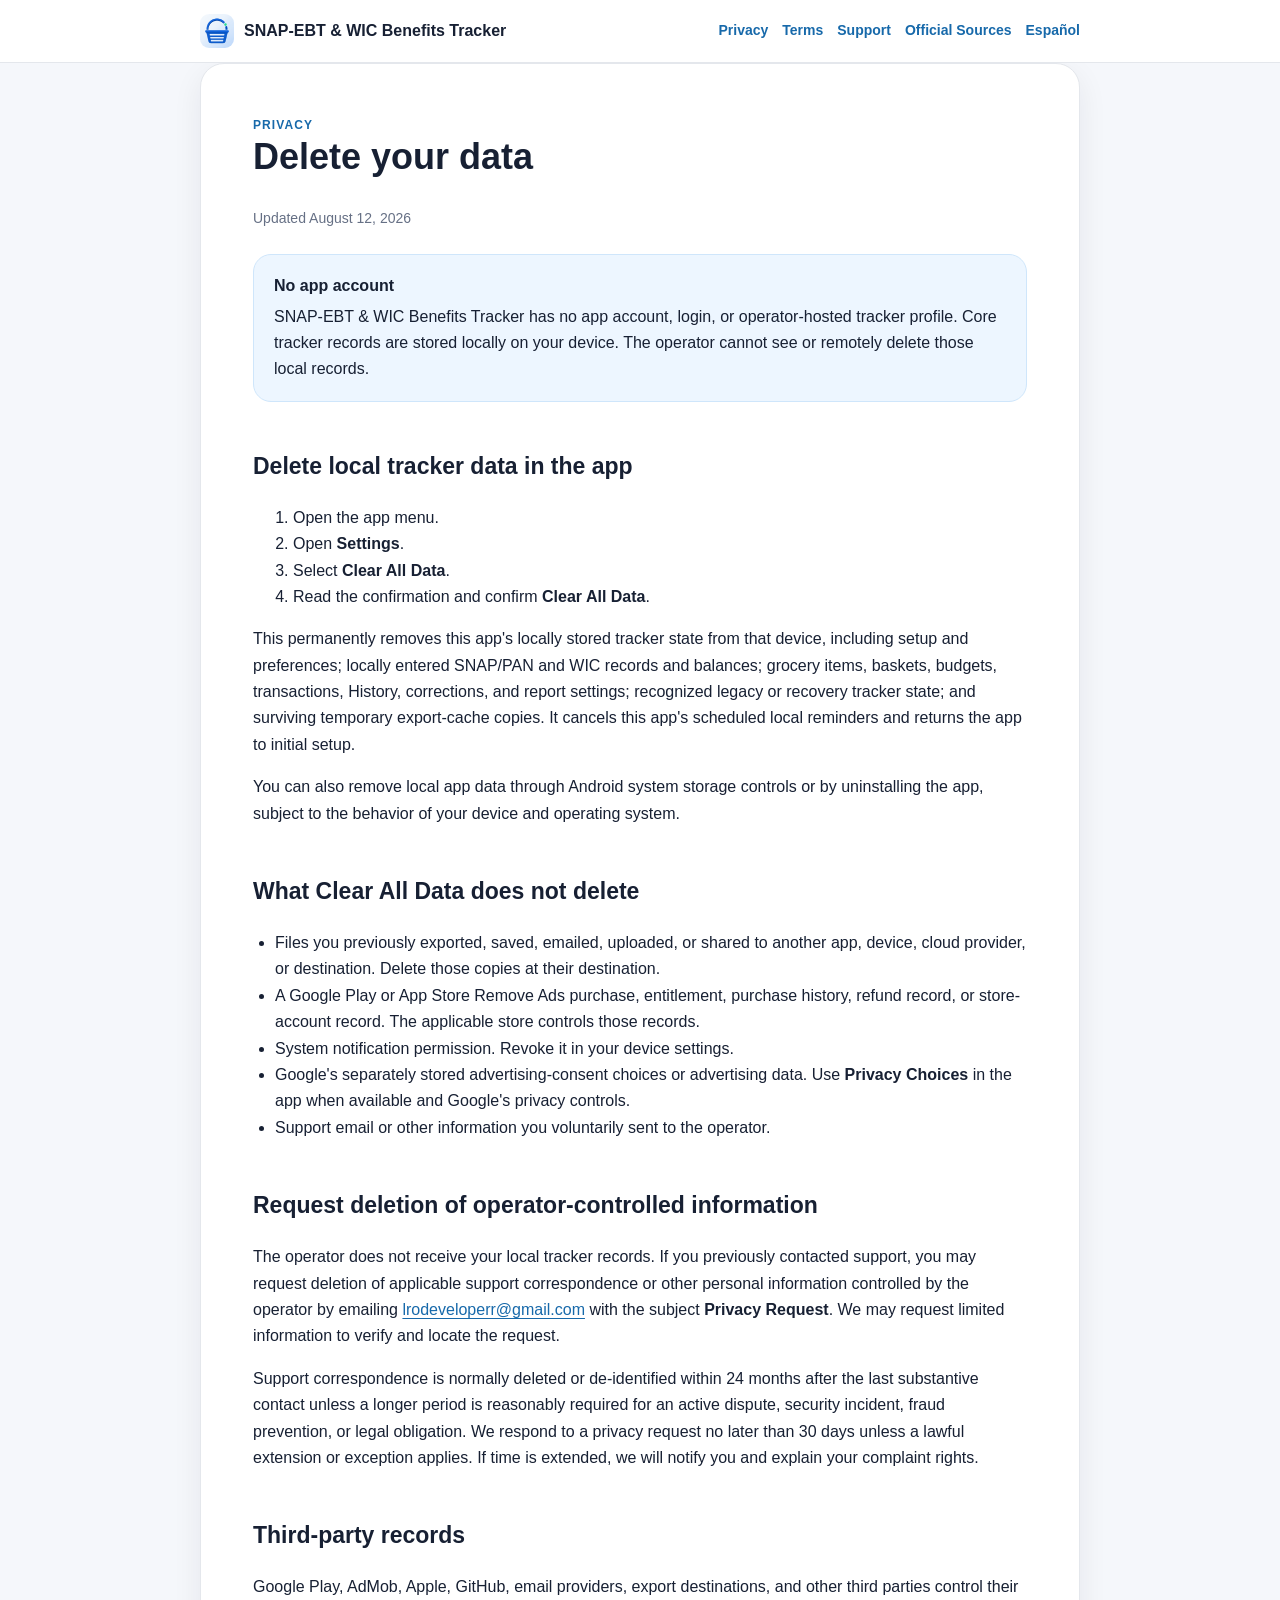
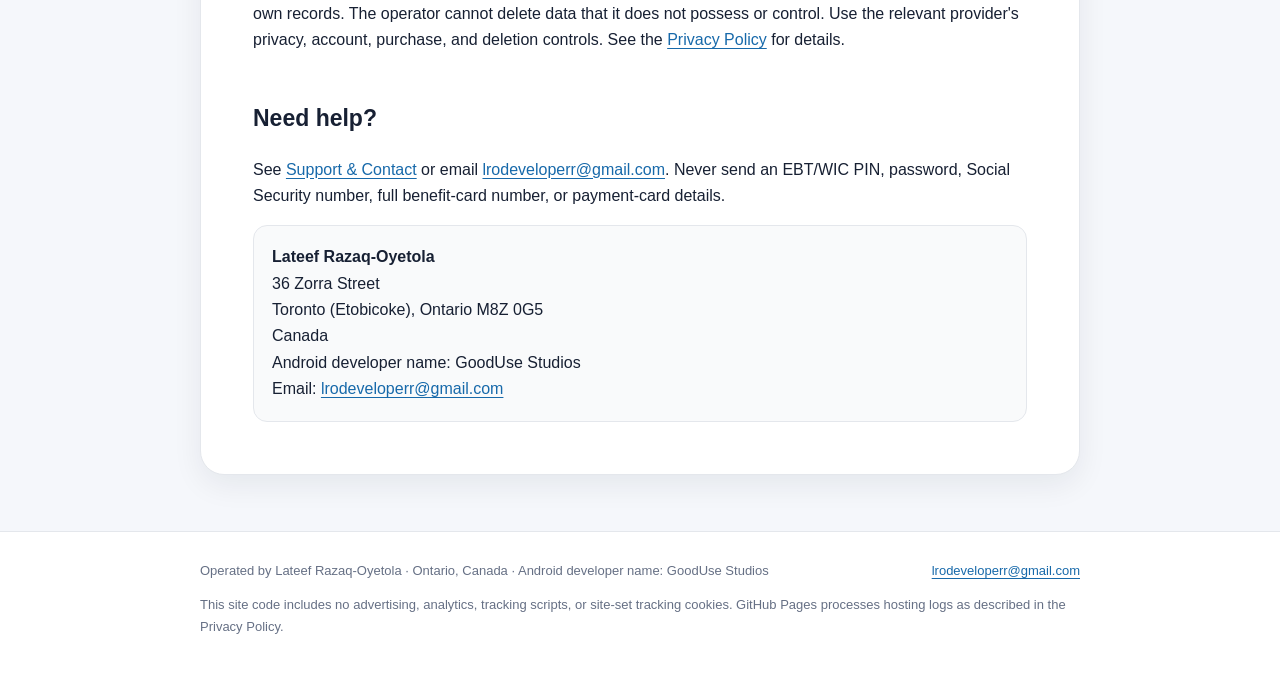
==== docs/delete-data/index.html @ cbe9b54d "Add dedicated data deletion instructions" ====
<!doctype html>
<html lang="en"><head><meta charset="utf-8"><meta name="viewport" content="width=device-width,initial-scale=1"><meta name="color-scheme" content="light"><meta name="description" content="How to delete data for SNAP-EBT & WIC Benefits Tracker."><title>Delete Your Data · SNAP-EBT &amp; WIC Benefits Tracker</title><link rel="stylesheet" href="../assets/style.css"><link rel="icon" type="image/png" href="../assets/brand-logo.png"><link rel="apple-touch-icon" href="../assets/brand-logo.png"><link rel="manifest" href="../site.webmanifest"></head><body>
<a class="skip" href="#main">Skip to content</a><header class="site-header"><div class="header-inner"><a class="brand" href="../"><img class="brand-mark" src="../assets/brand-logo.png" alt=""><span>SNAP-EBT &amp; WIC Benefits Tracker</span></a><nav class="nav" aria-label="Legal navigation"><a href="../privacy/">Privacy</a><a href="../terms/">Terms</a><a href="../support/">Support</a><a href="../official-sources/">Official Sources</a><a class="language" href="../es/eliminar-datos/">Español</a></nav></div></header><main id="main" class="container">
<article class="doc"><div class="eyebrow">Privacy</div><h1>Delete your data</h1><p class="meta">Updated August 12, 2026</p>
<div class="notice"><strong>No app account</strong>SNAP-EBT &amp; WIC Benefits Tracker has no app account, login, or operator-hosted tracker profile. Core tracker records are stored locally on your device. The operator cannot see or remotely delete those local records.</div>
<h2>Delete local tracker data in the app</h2><ol><li>Open the app menu.</li><li>Open <strong>Settings</strong>.</li><li>Select <strong>Clear All Data</strong>.</li><li>Read the confirmation and confirm <strong>Clear All Data</strong>.</li></ol>
<p>This permanently removes this app's locally stored tracker state from that device, including setup and preferences; locally entered SNAP/PAN and WIC records and balances; grocery items, baskets, budgets, transactions, History, corrections, and report settings; recognized legacy or recovery tracker state; and surviving temporary export-cache copies. It cancels this app's scheduled local reminders and returns the app to initial setup.</p>
<p>You can also remove local app data through Android system storage controls or by uninstalling the app, subject to the behavior of your device and operating system.</p>
<h2>What Clear All Data does not delete</h2><ul><li>Files you previously exported, saved, emailed, uploaded, or shared to another app, device, cloud provider, or destination. Delete those copies at their destination.</li><li>A Google Play or App Store Remove Ads purchase, entitlement, purchase history, refund record, or store-account record. The applicable store controls those records.</li><li>System notification permission. Revoke it in your device settings.</li><li>Google's separately stored advertising-consent choices or advertising data. Use <strong>Privacy Choices</strong> in the app when available and Google's privacy controls.</li><li>Support email or other information you voluntarily sent to the operator.</li></ul>
<h2>Request deletion of operator-controlled information</h2><p>The operator does not receive your local tracker records. If you previously contacted support, you may request deletion of applicable support correspondence or other personal information controlled by the operator by emailing <a href="mailto:lrodeveloperr@gmail.com?subject=Privacy%20Request">lrodeveloperr@gmail.com</a> with the subject <strong>Privacy Request</strong>. We may request limited information to verify and locate the request.</p>
<p>Support correspondence is normally deleted or de-identified within 24 months after the last substantive contact unless a longer period is reasonably required for an active dispute, security incident, fraud prevention, or legal obligation. We respond to a privacy request no later than 30 days unless a lawful extension or exception applies. If time is extended, we will notify you and explain your complaint rights.</p>
<h2>Third-party records</h2><p>Google Play, AdMob, Apple, GitHub, email providers, export destinations, and other third parties control their own records. The operator cannot delete data that it does not possess or control. Use the relevant provider's privacy, account, purchase, and deletion controls. See the <a href="../privacy/">Privacy Policy</a> for details.</p>
<h2>Need help?</h2><p>See <a href="../support/">Support &amp; Contact</a> or email <a href="mailto:lrodeveloperr@gmail.com?subject=Privacy%20Request">lrodeveloperr@gmail.com</a>. Never send an EBT/WIC PIN, password, Social Security number, full benefit-card number, or payment-card details.</p>
<div class="contact-box"><strong>Lateef Razaq-Oyetola</strong><br>36 Zorra Street<br>Toronto (Etobicoke), Ontario M8Z 0G5<br>Canada<br>Android developer name: GoodUse Studios<br>Email: <a href="mailto:lrodeveloperr@gmail.com">lrodeveloperr@gmail.com</a></div></article>
</main><footer class="footer"><div class="footer-inner"><div class="footer-row"><span>Operated by Lateef Razaq-Oyetola · Ontario, Canada · Android developer name: GoodUse Studios</span><a href="mailto:lrodeveloperr@gmail.com">lrodeveloperr@gmail.com</a></div><p class="small">This site code includes no advertising, analytics, tracking scripts, or site-set tracking cookies. GitHub Pages processes hosting logs as described in the Privacy Policy.</p></div></footer></body></html>
---- docs/assets/style.css ----
:root{
  --bg:#f5f7fb;--surface:#fff;--text:#172033;--muted:#667085;--line:#e4e7ec;
  --accent:#1769aa;--accent2:#edf6ff;--good:#176b45;--warn:#8a5b00;
  --radius:18px;--shadow:0 10px 30px rgba(16,24,40,.07);--max:920px
}
*{box-sizing:border-box}html{scroll-behavior:smooth}body{margin:0;background:var(--bg);color:var(--text);font-family:-apple-system,BlinkMacSystemFont,"Segoe UI",Roboto,Helvetica,Arial,sans-serif;line-height:1.65}a{color:var(--accent);text-underline-offset:3px}a:hover{text-decoration-thickness:2px}.skip{position:absolute;left:-9999px}.skip:focus{left:16px;top:12px;background:#fff;padding:10px 14px;border-radius:10px;z-index:10}.site-header{background:rgba(255,255,255,.96);border-bottom:1px solid var(--line);position:sticky;top:0;z-index:5}.header-inner{max-width:var(--max);margin:auto;padding:14px 20px;display:flex;align-items:center;justify-content:space-between;gap:18px}.brand{display:flex;align-items:center;gap:10px;text-decoration:none;color:var(--text);font-weight:800}.brand-mark{display:block;flex:none;width:34px;height:34px;border-radius:9px;object-fit:cover;overflow:hidden}.nav{display:flex;gap:14px;flex-wrap:wrap}.nav a{text-decoration:none;font-size:14px;font-weight:650}.hero{max-width:var(--max);margin:0 auto;padding:58px 20px 28px}.eyebrow{text-transform:uppercase;letter-spacing:.09em;color:var(--accent);font-weight:800;font-size:12px}.hero h1{font-size:clamp(32px,5vw,52px);line-height:1.08;margin:8px 0 14px;letter-spacing:-.03em}.hero p{font-size:18px;color:var(--muted);max-width:720px}.notice{background:var(--accent2);border:1px solid #cfe6fb;border-radius:var(--radius);padding:18px 20px;margin:24px 0}.notice strong{display:block;margin-bottom:4px}.container{max-width:var(--max);margin:0 auto;padding:0 20px 56px}.card-grid{display:grid;grid-template-columns:repeat(2,minmax(0,1fr));gap:16px}.card{background:var(--surface);border:1px solid var(--line);border-radius:var(--radius);padding:22px;box-shadow:var(--shadow)}.card h2,.card h3{margin-top:0}.card p:last-child{margin-bottom:0}.doc{background:var(--surface);border:1px solid var(--line);border-radius:24px;padding:clamp(22px,5vw,52px);box-shadow:var(--shadow)}.doc h1{overflow-wrap:anywhere;font-size:36px;line-height:1.15;margin-top:0}.doc h2{font-size:23px;margin-top:38px;padding-top:8px}.doc h3{font-size:18px;margin-top:26px}.doc ul{padding-left:22px}.meta{color:var(--muted);font-size:14px}.toc{background:#f9fafb;border:1px solid var(--line);border-radius:14px;padding:16px 18px;margin:26px 0}.toc a{display:inline-block;margin:3px 10px 3px 0}.source-list{display:grid;gap:14px}.source-item{min-width:0;border:1px solid var(--line);border-radius:14px;padding:16px}.source-item a{overflow-wrap:anywhere;word-break:break-word}.source-item h3{margin:0 0 6px}.badge{display:inline-flex;border-radius:999px;background:#eef7f2;color:var(--good);font-size:12px;font-weight:750;padding:4px 8px;margin-left:7px}.footer{border-top:1px solid var(--line);background:#fff}.footer-inner{max-width:var(--max);margin:auto;padding:28px 20px;color:var(--muted);font-size:13px}.footer-row{display:flex;justify-content:space-between;gap:18px;flex-wrap:wrap}.language{font-size:13px}.button{display:inline-flex;align-items:center;justify-content:center;text-decoration:none;border-radius:12px;padding:10px 14px;background:var(--accent);color:#fff;font-weight:750}.button.secondary{background:#fff;color:var(--accent);border:1px solid #b9d8f0}.contact-box{background:#f9fafb;border:1px solid var(--line);border-radius:14px;padding:18px}.warning{background:#fff8e8;border:1px solid #f1d89e;color:#684700;border-radius:14px;padding:16px}.small{font-size:13px;color:var(--muted)}code.inline{font-family:ui-monospace,SFMono-Regular,Menlo,monospace;background:#f2f4f7;border-radius:6px;padding:2px 6px}.store-block{background:#101828;color:#fff;border-radius:14px;padding:18px;white-space:pre-wrap;font-family:ui-monospace,SFMono-Regular,Menlo,monospace;font-size:13px;line-height:1.55;overflow:auto}
@media(max-width:720px){.header-inner{align-items:flex-start;flex-direction:column}.nav{gap:10px}.hero{padding-top:36px}.card-grid{grid-template-columns:1fr}.doc{border-radius:18px}.doc h1{font-size:30px}}
@media print{.site-header,.footer,.button{display:none!important}body{background:#fff}.container{padding:0}.doc{box-shadow:none;border:0;padding:0}}
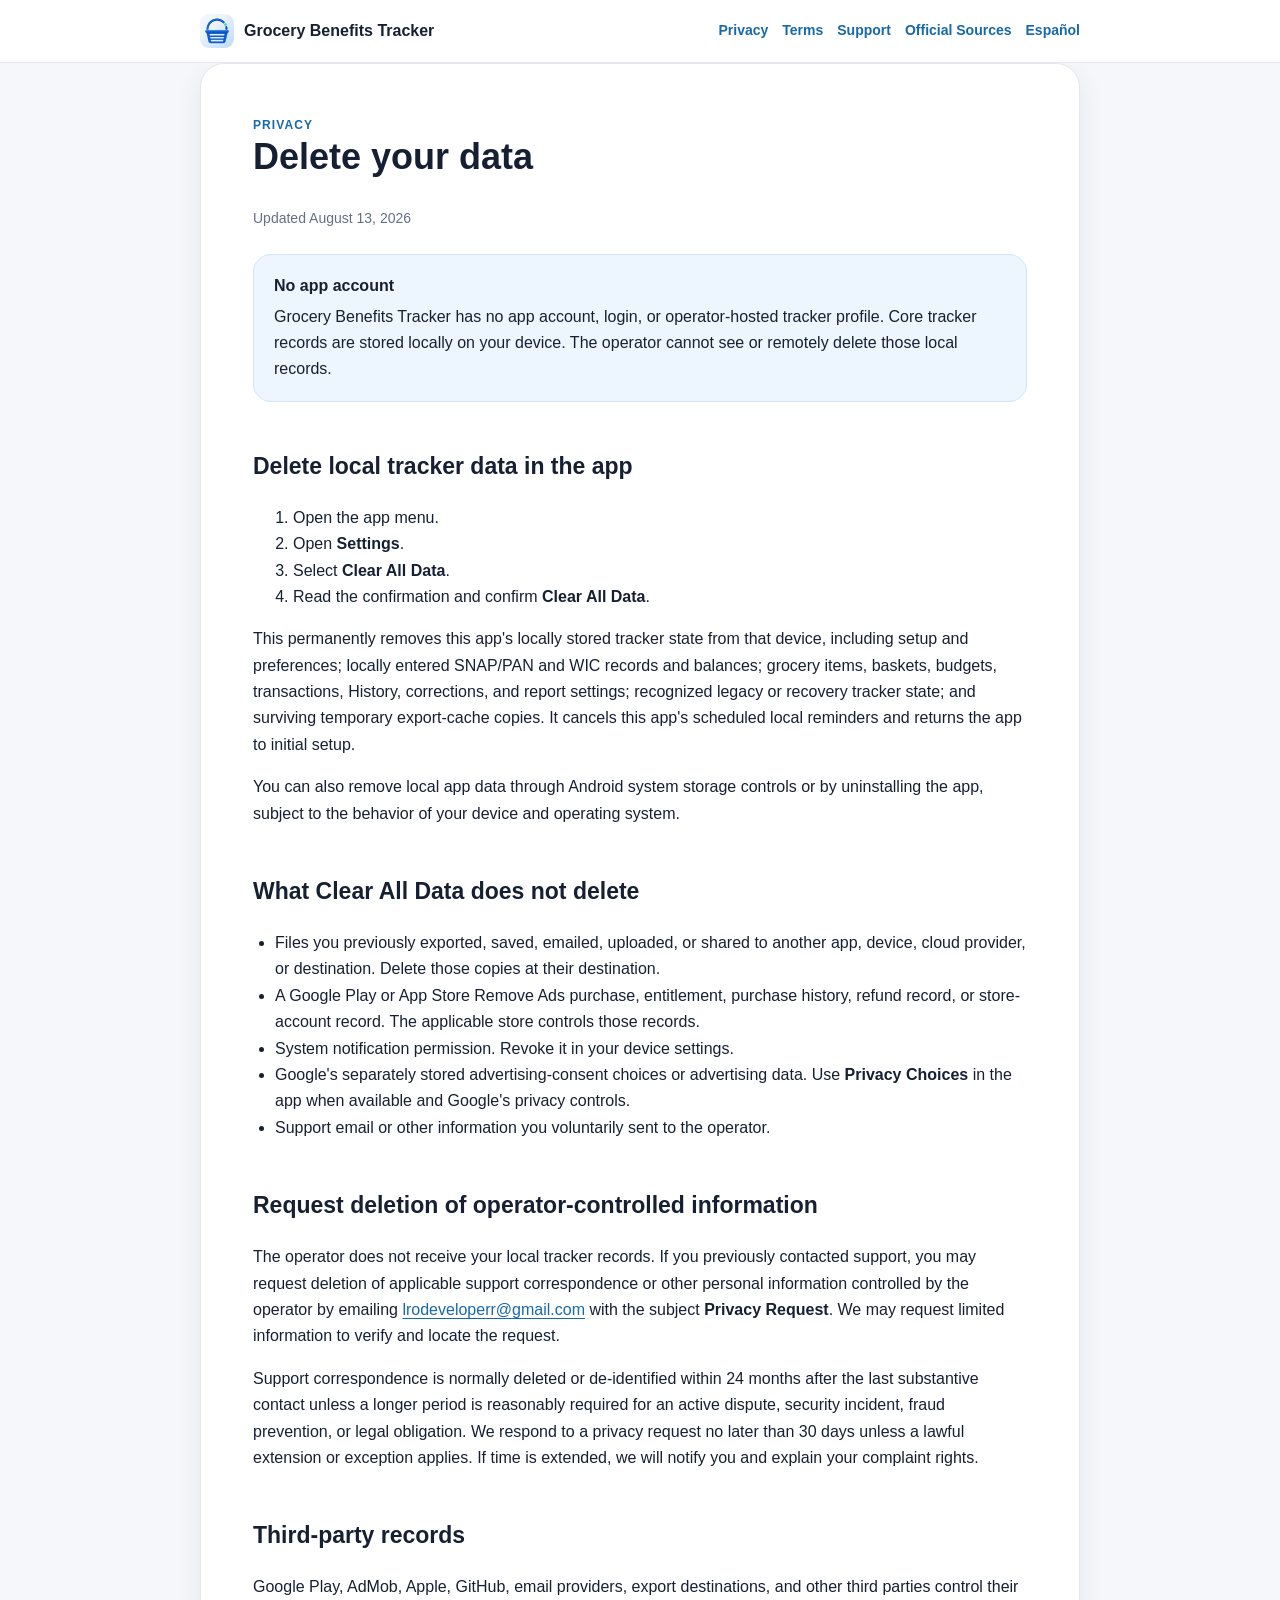
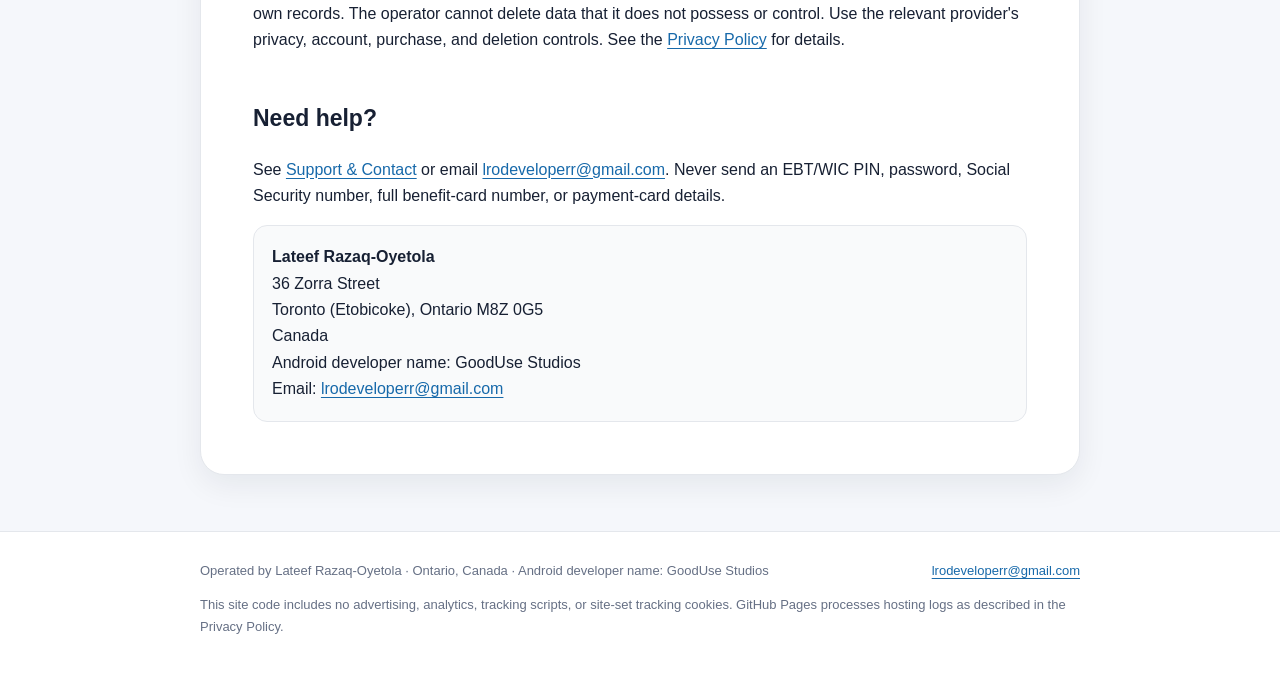
==== commit d3d9d9fa: "Publish clean Grocery Benefits Tracker legal content" ====
--- a/docs/delete-data/index.html
+++ b/docs/delete-data/index.html
@@ -1,8 +1,8 @@
 <!doctype html>
-<html lang="en"><head><meta charset="utf-8"><meta name="viewport" content="width=device-width,initial-scale=1"><meta name="color-scheme" content="light"><meta name="description" content="How to delete data for SNAP-EBT & WIC Benefits Tracker."><title>Delete Your Data · SNAP-EBT &amp; WIC Benefits Tracker</title><link rel="stylesheet" href="../assets/style.css"><link rel="icon" type="image/png" href="../assets/brand-logo.png"><link rel="apple-touch-icon" href="../assets/brand-logo.png"><link rel="manifest" href="../site.webmanifest"></head><body>
-<a class="skip" href="#main">Skip to content</a><header class="site-header"><div class="header-inner"><a class="brand" href="../"><img class="brand-mark" src="../assets/brand-logo.png" alt=""><span>SNAP-EBT &amp; WIC Benefits Tracker</span></a><nav class="nav" aria-label="Legal navigation"><a href="../privacy/">Privacy</a><a href="../terms/">Terms</a><a href="../support/">Support</a><a href="../official-sources/">Official Sources</a><a class="language" href="../es/eliminar-datos/">Español</a></nav></div></header><main id="main" class="container">
-<article class="doc"><div class="eyebrow">Privacy</div><h1>Delete your data</h1><p class="meta">Updated August 12, 2026</p>
-<div class="notice"><strong>No app account</strong>SNAP-EBT &amp; WIC Benefits Tracker has no app account, login, or operator-hosted tracker profile. Core tracker records are stored locally on your device. The operator cannot see or remotely delete those local records.</div>
+<html lang="en"><head><meta charset="utf-8"><meta name="viewport" content="width=device-width,initial-scale=1"><meta name="color-scheme" content="light"><meta name="description" content="How to delete data for Grocery Benefits Tracker."><title>Delete Your Data · Grocery Benefits Tracker</title><link rel="canonical" href="https://lrodeveloperr.github.io/grocery-benefits-tracker/delete-data/"><link rel="alternate" hreflang="en-US" href="https://lrodeveloperr.github.io/grocery-benefits-tracker/delete-data/"><link rel="alternate" hreflang="es-PR" href="https://lrodeveloperr.github.io/grocery-benefits-tracker/es/eliminar-datos/"><link rel="alternate" hreflang="x-default" href="https://lrodeveloperr.github.io/grocery-benefits-tracker/delete-data/"><meta name="robots" content="index,follow"><meta property="og:type" content="website"><meta property="og:site_name" content="Grocery Benefits Tracker"><meta property="og:locale" content="en_US"><meta property="og:locale:alternate" content="es_PR"><meta property="og:title" content="Delete Your Data · Grocery Benefits Tracker"><meta property="og:description" content="How to delete data for Grocery Benefits Tracker."><meta property="og:url" content="https://lrodeveloperr.github.io/grocery-benefits-tracker/delete-data/"><meta property="og:image" content="https://lrodeveloperr.github.io/grocery-benefits-tracker/assets/brand-logo.png"><meta property="og:image:width" content="1024"><meta property="og:image:height" content="1024"><meta property="og:image:alt" content="Grocery Benefits Tracker basket logo"><meta name="twitter:card" content="summary"><meta name="twitter:title" content="Delete Your Data · Grocery Benefits Tracker"><meta name="twitter:description" content="How to delete data for Grocery Benefits Tracker."><meta name="twitter:image" content="https://lrodeveloperr.github.io/grocery-benefits-tracker/assets/brand-logo.png"><link rel="stylesheet" href="../assets/style.css"><link rel="icon" type="image/png" href="../assets/brand-logo.png"><link rel="apple-touch-icon" href="../assets/brand-logo.png"><link rel="manifest" href="../site.webmanifest"></head><body>
+<a class="skip" href="#main">Skip to content</a><header class="site-header"><div class="header-inner"><a class="brand" href="../"><img class="brand-mark" src="../assets/brand-logo.png" alt=""><span>Grocery Benefits Tracker</span></a><nav class="nav" aria-label="Legal navigation"><a href="../privacy/">Privacy</a><a href="../terms/">Terms</a><a href="../support/">Support</a><a href="../official-sources/">Official Sources</a><a class="language" href="../es/eliminar-datos/">Español</a></nav></div></header><main id="main" class="container">
+<article class="doc"><div class="eyebrow">Privacy</div><h1>Delete your data</h1><p class="meta">Updated August 13, 2026</p>
+<div class="notice"><strong>No app account</strong>Grocery Benefits Tracker has no app account, login, or operator-hosted tracker profile. Core tracker records are stored locally on your device. The operator cannot see or remotely delete those local records.</div>
 <h2>Delete local tracker data in the app</h2><ol><li>Open the app menu.</li><li>Open <strong>Settings</strong>.</li><li>Select <strong>Clear All Data</strong>.</li><li>Read the confirmation and confirm <strong>Clear All Data</strong>.</li></ol>
 <p>This permanently removes this app's locally stored tracker state from that device, including setup and preferences; locally entered SNAP/PAN and WIC records and balances; grocery items, baskets, budgets, transactions, History, corrections, and report settings; recognized legacy or recovery tracker state; and surviving temporary export-cache copies. It cancels this app's scheduled local reminders and returns the app to initial setup.</p>
 <p>You can also remove local app data through Android system storage controls or by uninstalling the app, subject to the behavior of your device and operating system.</p>
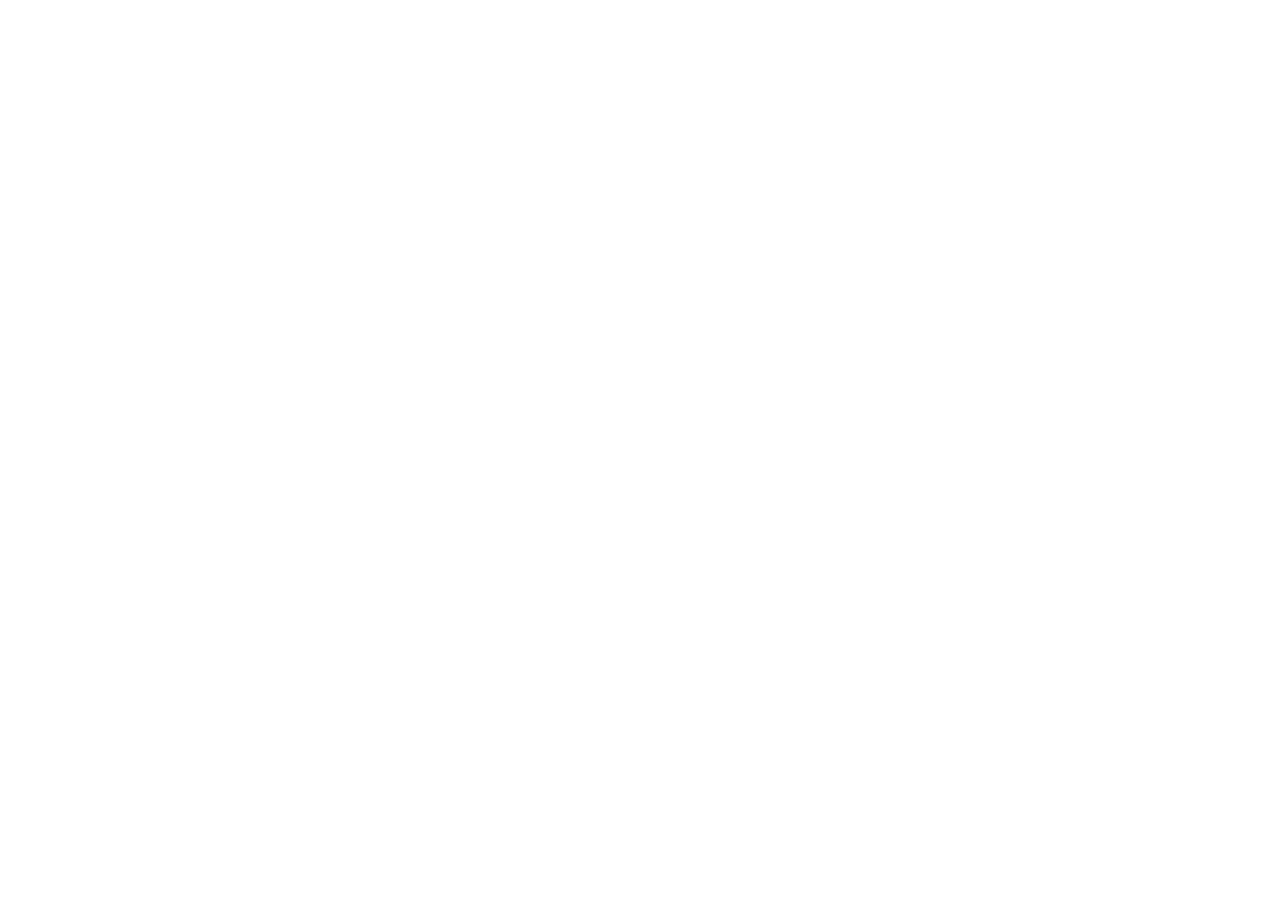
==== commit 6b00e360: "Redirect legacy routes and update current policy source" ====
--- a/docs/delete-data/index.html
+++ b/docs/delete-data/index.html
@@ -1,15 +1,2 @@
 <!doctype html>
-<html lang="en"><head><meta charset="utf-8"><meta name="viewport" content="width=device-width,initial-scale=1"><meta name="color-scheme" content="light"><meta name="description" content="How to delete data for Grocery Benefits Tracker."><title>Delete Your Data · Grocery Benefits Tracker</title><link rel="canonical" href="https://lrodeveloperr.github.io/grocery-benefits-tracker/delete-data/"><link rel="alternate" hreflang="en-US" href="https://lrodeveloperr.github.io/grocery-benefits-tracker/delete-data/"><link rel="alternate" hreflang="es-PR" href="https://lrodeveloperr.github.io/grocery-benefits-tracker/es/eliminar-datos/"><link rel="alternate" hreflang="x-default" href="https://lrodeveloperr.github.io/grocery-benefits-tracker/delete-data/"><meta name="robots" content="index,follow"><meta property="og:type" content="website"><meta property="og:site_name" content="Grocery Benefits Tracker"><meta property="og:locale" content="en_US"><meta property="og:locale:alternate" content="es_PR"><meta property="og:title" content="Delete Your Data · Grocery Benefits Tracker"><meta property="og:description" content="How to delete data for Grocery Benefits Tracker."><meta property="og:url" content="https://lrodeveloperr.github.io/grocery-benefits-tracker/delete-data/"><meta property="og:image" content="https://lrodeveloperr.github.io/grocery-benefits-tracker/assets/brand-logo.png"><meta property="og:image:width" content="1024"><meta property="og:image:height" content="1024"><meta property="og:image:alt" content="Grocery Benefits Tracker basket logo"><meta name="twitter:card" content="summary"><meta name="twitter:title" content="Delete Your Data · Grocery Benefits Tracker"><meta name="twitter:description" content="How to delete data for Grocery Benefits Tracker."><meta name="twitter:image" content="https://lrodeveloperr.github.io/grocery-benefits-tracker/assets/brand-logo.png"><link rel="stylesheet" href="../assets/style.css"><link rel="icon" type="image/png" href="../assets/brand-logo.png"><link rel="apple-touch-icon" href="../assets/brand-logo.png"><link rel="manifest" href="../site.webmanifest"></head><body>
-<a class="skip" href="#main">Skip to content</a><header class="site-header"><div class="header-inner"><a class="brand" href="../"><img class="brand-mark" src="../assets/brand-logo.png" alt=""><span>Grocery Benefits Tracker</span></a><nav class="nav" aria-label="Legal navigation"><a href="../privacy/">Privacy</a><a href="../terms/">Terms</a><a href="../support/">Support</a><a href="../official-sources/">Official Sources</a><a class="language" href="../es/eliminar-datos/">Español</a></nav></div></header><main id="main" class="container">
-<article class="doc"><div class="eyebrow">Privacy</div><h1>Delete your data</h1><p class="meta">Updated August 13, 2026</p>
-<div class="notice"><strong>No app account</strong>Grocery Benefits Tracker has no app account, login, or operator-hosted tracker profile. Core tracker records are stored locally on your device. The operator cannot see or remotely delete those local records.</div>
-<h2>Delete local tracker data in the app</h2><ol><li>Open the app menu.</li><li>Open <strong>Settings</strong>.</li><li>Select <strong>Clear All Data</strong>.</li><li>Read the confirmation and confirm <strong>Clear All Data</strong>.</li></ol>
-<p>This permanently removes this app's locally stored tracker state from that device, including setup and preferences; locally entered SNAP/PAN and WIC records and balances; grocery items, baskets, budgets, transactions, History, corrections, and report settings; recognized legacy or recovery tracker state; and surviving temporary export-cache copies. It cancels this app's scheduled local reminders and returns the app to initial setup.</p>
-<p>You can also remove local app data through Android system storage controls or by uninstalling the app, subject to the behavior of your device and operating system.</p>
-<h2>What Clear All Data does not delete</h2><ul><li>Files you previously exported, saved, emailed, uploaded, or shared to another app, device, cloud provider, or destination. Delete those copies at their destination.</li><li>A Google Play or App Store Remove Ads purchase, entitlement, purchase history, refund record, or store-account record. The applicable store controls those records.</li><li>System notification permission. Revoke it in your device settings.</li><li>Google's separately stored advertising-consent choices or advertising data. Use <strong>Privacy Choices</strong> in the app when available and Google's privacy controls.</li><li>Support email or other information you voluntarily sent to the operator.</li></ul>
-<h2>Request deletion of operator-controlled information</h2><p>The operator does not receive your local tracker records. If you previously contacted support, you may request deletion of applicable support correspondence or other personal information controlled by the operator by emailing <a href="mailto:lrodeveloperr@gmail.com?subject=Privacy%20Request">lrodeveloperr@gmail.com</a> with the subject <strong>Privacy Request</strong>. We may request limited information to verify and locate the request.</p>
-<p>Support correspondence is normally deleted or de-identified within 24 months after the last substantive contact unless a longer period is reasonably required for an active dispute, security incident, fraud prevention, or legal obligation. We respond to a privacy request no later than 30 days unless a lawful extension or exception applies. If time is extended, we will notify you and explain your complaint rights.</p>
-<h2>Third-party records</h2><p>Google Play, AdMob, Apple, GitHub, email providers, export destinations, and other third parties control their own records. The operator cannot delete data that it does not possess or control. Use the relevant provider's privacy, account, purchase, and deletion controls. See the <a href="../privacy/">Privacy Policy</a> for details.</p>
-<h2>Need help?</h2><p>See <a href="../support/">Support &amp; Contact</a> or email <a href="mailto:lrodeveloperr@gmail.com?subject=Privacy%20Request">lrodeveloperr@gmail.com</a>. Never send an EBT/WIC PIN, password, Social Security number, full benefit-card number, or payment-card details.</p>
-<div class="contact-box"><strong>Lateef Razaq-Oyetola</strong><br>36 Zorra Street<br>Toronto (Etobicoke), Ontario M8Z 0G5<br>Canada<br>Android developer name: GoodUse Studios<br>Email: <a href="mailto:lrodeveloperr@gmail.com">lrodeveloperr@gmail.com</a></div></article>
-</main><footer class="footer"><div class="footer-inner"><div class="footer-row"><span>Operated by Lateef Razaq-Oyetola · Ontario, Canada · Android developer name: GoodUse Studios</span><a href="mailto:lrodeveloperr@gmail.com">lrodeveloperr@gmail.com</a></div><p class="small">This site code includes no advertising, analytics, tracking scripts, or site-set tracking cookies. GitHub Pages processes hosting logs as described in the Privacy Policy.</p></div></footer></body></html>
+<html lang="en"><head><meta charset="utf-8"><meta name="viewport" content="width=device-width,initial-scale=1"><meta name="robots" content="noindex,follow"><meta http-equiv="refresh" content="0; url=https://lrodeveloperr.github.io/grocery-benefits-tracker/delete-data/"><link rel="canonical" href="https://lrodeveloperr.github.io/grocery-benefits-tracker/delete-data/"><title>Grocery Benefits Tracker · Moved</title></head><body><main><h1>This page has moved</h1><p>Continue to the Grocery Benefits Tracker legal and support site.</p><p><a href="https://lrodeveloperr.github.io/grocery-benefits-tracker/delete-data/">Continue</a></p></main></body></html>
